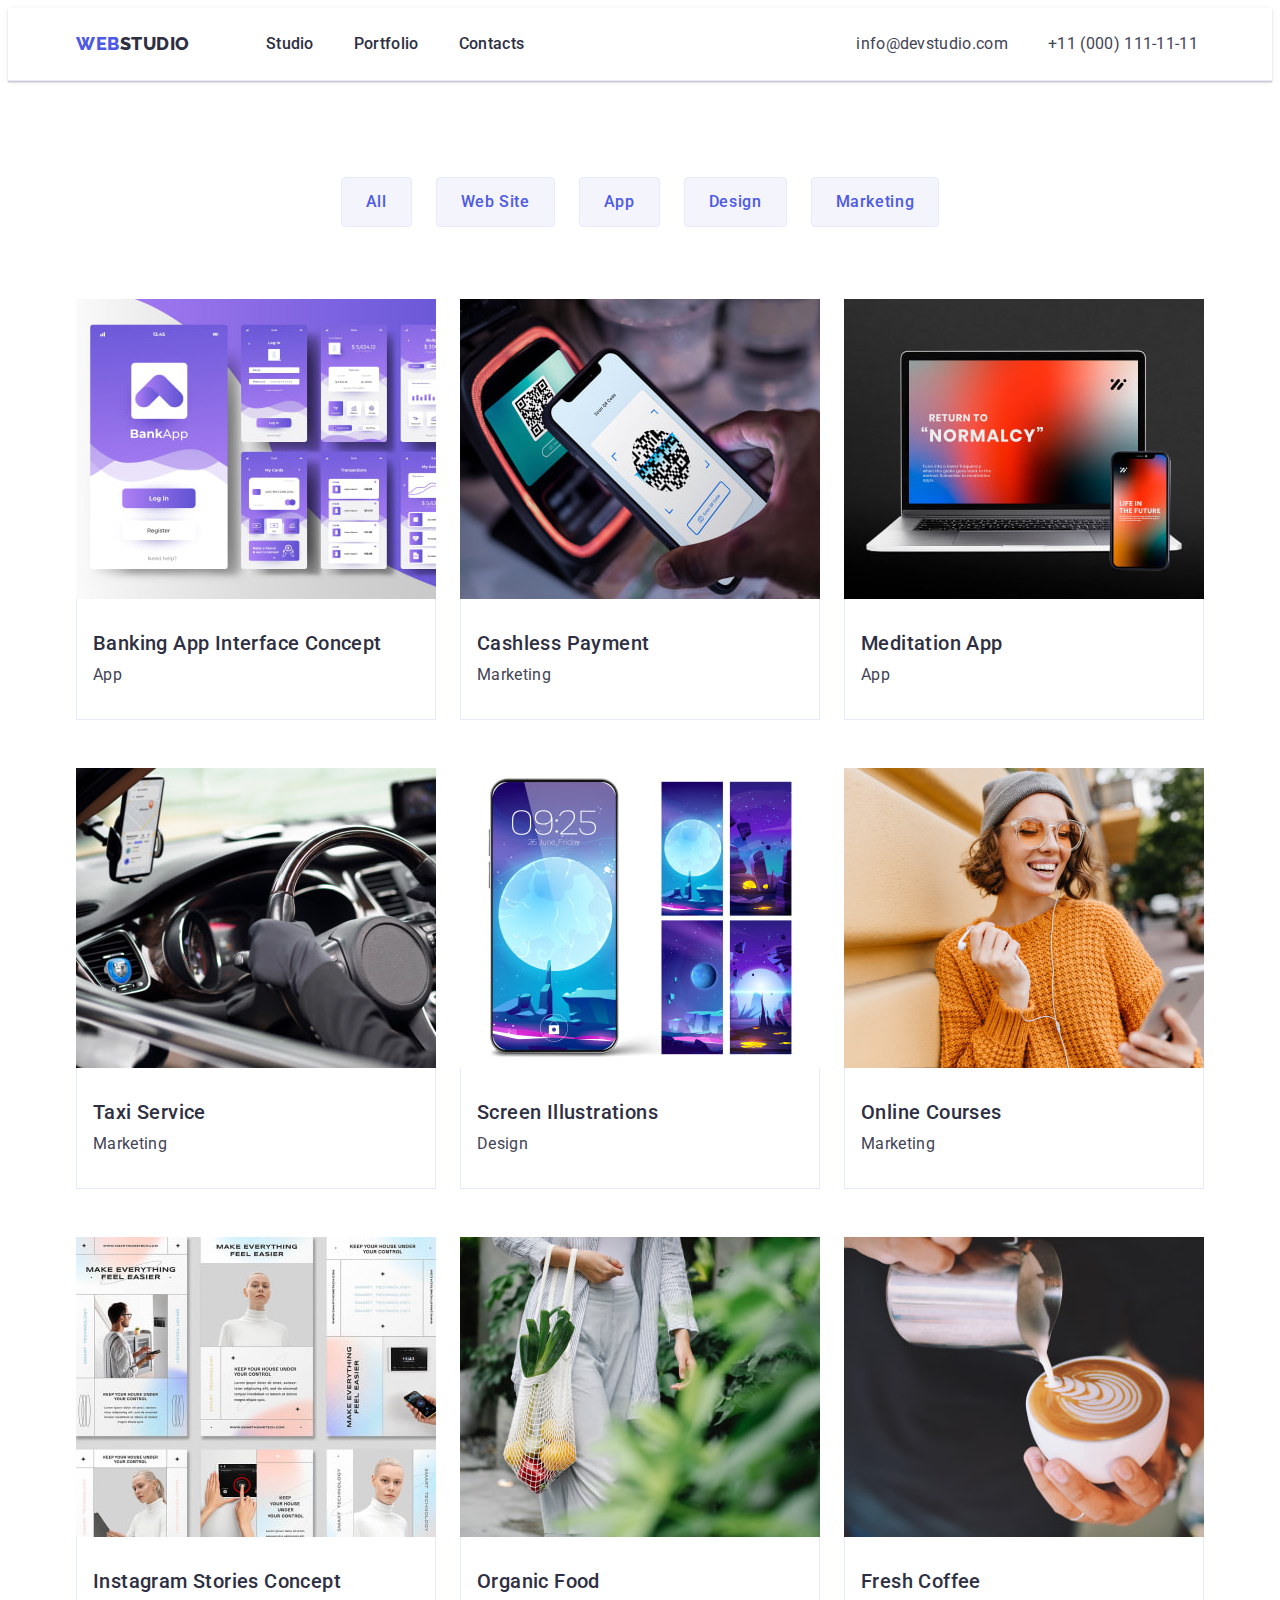
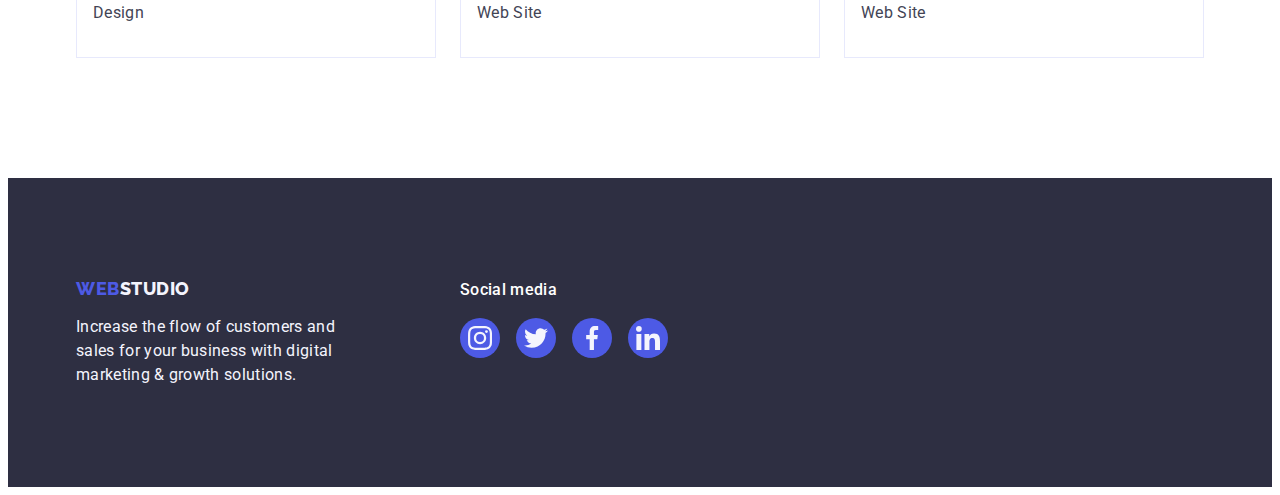
==== portfolio.html @ 1c6c523d "Initial commit" ====
<!DOCTYPE html>
<html lang="en">
  <head>
    <meta charset="UTF-8" />
    <meta http-equiv="X-UA-Compatible" content="IE=edge" />
    <meta name="viewport" content="width=device-width, initial-scale=1.0" />
    <title>Document</title>
    <!--Styles Fonts-->
    <link rel="preconnect" href="https://fonts.googleapis.com" />
    <link rel="preconnect" href="https://fonts.gstatic.com" crossorigin />
    <link
      href="https://fonts.googleapis.com/css2?family=Raleway:wght@800&family=Roboto:wght@400;500;700;900&display=swap"
      rel="stylesheet"
    />
    <!-- Normolize -->
    <link rel="stylesheet" href="https://cdnjs.cloudflare.com/ajax/libs/modern-normalize/1.1.0/modern-normalize.min.css" integrity="sha512-wpPYUAdjBVSE4KJnH1VR1HeZfpl1ub8YT/NKx4PuQ5NmX2tKuGu6U/JRp5y+Y8XG2tV+wKQpNHVUX03MfMFn9Q==" crossorigin="anonymous" referrerpolicy="no-referrer" />
    <!--Styles proect-->
    <link rel="stylesheet" href="./css/styles.css" />
  </head>
  <body>
    <!--Header section-->
    <header class="header">
      <div class="header-container container">
        <nav class="header-nav">
          <a class="logo-link link" href="./index.html">Web<span class="web-logo">Studio</span></a>
          <ul class="header-nav-list list">
            <li class="header-nav-iteam">
              <a class="header-link link" href="./index.html">Studio</a>
            </li>
            <li class="header-nav-iteam">
              <a class="header-link link" href="./portfolio.html">Portfolio</a>
            </li>
            <li class="header-nav-iteam">
              <a class="header-link link" href="">Contacts</a>
            </li>
          </ul>
        </nav>
        <address class="header-address">
          <ul class="header-add-list list">
            <li class="header-add-link">
              <a class="header-add-mail link" href="mailto:info@devstudio.com">info@devstudio.com</a>
            </li>
            <li class="header-add-link">
              <a class="header-add-mail link" href="tel:+110001111111">+11 (000) 111-11-11</a>
            </li>
          </ul>
        </address>
      </div>
    </header>
    <!--Main section-->
    <main>
      <section class="filter-st">
        <div class="filter-container container">
          <h1 class="filter-title" hidden>Filter button</h1>
          <ul class="bt-list list">
            <li class="filter-bt-iteam link">
              <button type="button" class="filter-bt">All</button>
            </li>
            <li class="filter-bt-iteam link">
              <button type="button" class="filter-bt">Web Site</button>
            </li>
            <li class="filter-bt-iteam link">
              <button type="button" class="filter-bt">App</button>
            </li>
            <li class="filter-bt-iteam link">
              <button type="button" class="filter-bt">Design</button>
            </li>
            <li class="filter-bt-iteam link">
              <button type="button" class="filter-bt">Marketing</button>
            </li>
          </ul>
          <ul class="portf-list list">
            <li class="portf-list-iteam">
              <a class="portf-iteam link" href="">
                <img
                class="portfolio-img"
                src="./images/portfolio/img1.jpg"
                alt="Banking app"
                width="360"
                height="300"
                />
                <div class="portfolio-card-tx">
                  <h2 class="portfolio-title-two">Banking App Interface Concept</h2>
                  <p class="portfolio-tx-two">App</p>
                </div>
              </a>
            </li>
            <li class="portf-list-iteam">
              <a class="portf-iteam link" href="">
                <img
                class="portfolio-img"
                src="./images/portfolio/img2.jpg"
                alt="Payment"
                width="360"
                height="300"
                />
                <div class="portfolio-card-tx">
                  <h2 class="portfolio-title-two">Cashless Payment</h2>
                  <p class="portfolio-tx-two">Marketing</p>
                </div>
              </a>
            </li>
            <li class="portf-list-iteam">
              <a class="portf-iteam link" href="">
                <img
                class="portfolio-img"
                src="./images/portfolio/img3.jpg"
                alt="Meditation app"
                width="360"
                height="300"
                />
                <div class="portfolio-card-tx">
                  <h2 class="portfolio-title-two">Meditation App</h2>
                  <p class="portfolio-tx-two">App</p>
                </div>
              </a>
            </li>
            <li class="portf-list-iteam">
              <a class="portf-iteam link" href="">
                <img
                class="portfolio-img"
                src="./images/portfolio/img4.jpg"
                alt="Taxi Service"
                width="360"
                height="300"
                />
                <div class="portfolio-card-tx">
                  <h2 class="portfolio-title-two">Taxi Service</h2>
                  <p class="portfolio-tx-two">Marketing</p>
                </div>
              </a>
            </li>
            <li class="portf-list-iteam">
              <a class="portf-iteam link" href="">
                <img
                class="portfolio-img"
                src="./images/portfolio/img5.jpg"
                alt="Illustrations"
                width="360"
                height="300"
                />
                <div class="portfolio-card-tx">
                  <h2 class="portfolio-title-two">Screen Illustrations</h2>
                  <p class="portfolio-tx-two">Design</p>
                </div>
              </a>
            </li>
            <li class="portf-list-iteam">
              <a class="portf-iteam link" href="">
                <img
                class="portfolio-img"
                src="./images/portfolio/img6.jpg"
                alt="Online Courses"
                width="360"
                height="300"
                />
                <div class="portfolio-card-tx">
                  <h2 class="portfolio-title-two">Online Courses</h2>
                  <p class="portfolio-tx-two">Marketing</p>
                </div>
              </a>
            </li>
            <li class="portf-list-iteam">
              <a class="portf-iteam link" href="">
                <img
                class="portfolio-img"
                src="./images/portfolio/img7.jpg"
                alt="Instagram Stories"
                width="360"
                height="300"
                />
                <div class="portfolio-card-tx">
                  <h2 class="portfolio-title-two">Instagram Stories Concept</h2>
                  <p class="portfolio-tx-two">Design</p>
                </div>
              </a>
            </li>
            <li class="portf-list-iteam">
              <a class="portf-iteam link" href="">
                <img
                class="portfolio-img"
                src="./images/portfolio/img8.jpg"
                alt="Organic Food"
                width="360"
                height="300"
                />
                <div class="portfolio-card-tx">
                  <h2 class="portfolio-title-two">Organic Food</h2>
                  <p class="portfolio-tx-two">Web Site</p>
                </div>
              </a>
            </li>
            <li class="portf-list-iteam">
              <a class="portf-iteam link" href="">
                <img
                class=""
                src="./images/portfolio/img9.jpg"
                alt="Coffee"
                width="360"
                height="300"
                />
                <div class="portfolio-card-tx">
                  <h2 class="portfolio-title-two">Fresh Coffee</h2>
                  <p class="portfolio-tx-two">Web Site</p>
                </div>
              </a>
            </li>
          </ul>
        </div>
      </section>
    </main>
    <!--Footer section-->
    <footer class="footer">
      <div class="footer-container container">
        <div class="footer-left">
          <a class="logo-link-footer link" href="./index.html"
            >Web<span class="footer-logo">Studio</span></a
          >
          <p class="footer-tx"
            >Increase the flow of customers and sales for your business with digital marketing &
            growth solutions.</p
          >
        </div>
        <div class="footer-social">
          <p class="footer-social-tx">Social media</p>
          <ul class="footer-social-list list">
            <li class="footer-social-iteam">
              <a
                class="footer-social-link link"
                href=""
                target="_blank"
                rel="noopener noreferrer"
                aria-label="Instagram icon"
              >
                <svg class="footer-social-icon" width="24" height="24">
                  <use href="./images/icons.svg#icon-instagram"></use></svg
              ></a>
            </li>
            <li class="footer-social-iteam">
              <a
                class="footer-social-link link"
                href=""
                target="_blank"
                rel="noopener noreferrer"
                aria-label="Twitter icon"
              >
                <svg class="footer-social-icon" width="24" height="24">
                  <use href="./images/icons.svg#icon-twitter"></use></svg
              ></a>
            </li>
            <li class="footer-social-iteam">
              <a
                class="footer-social-link link"
                href=""
                target="_blank"
                rel="noopener noreferrer"
                aria-label="Facebook icon"
              >
                <svg class="footer-social-icon" width="24" height="24">
                  <use href="./images/icons.svg#icon-facebook"></use></svg
              ></a>
            </li>
            <li class="footer-social-iteam">
              <a
                class="footer-social-link link"
                href=""
                target="_blank"
                rel="noopener noreferrer"
                aria-label="Linkedin icon"
              >
                <svg class="footer-social-icon" width="24" height="24">
                  <use href="./images/icons.svg#icon-linkedin"></use></svg
              ></a>
            </li>
          </ul>
        </div>
      </div>
    </footer>
  </body>
</html>
---- css/styles.css ----
:root {
    /* Color */
    --main-txt-cl: #434455;
    --background-cl: #FFFFFF;
    --link-cl: #2E2F42;
    --color-cloud: #f4f4fd;
    --logo-cl: #4D5AE5;
    --activ-cl: #404bbf;
    --hero-cl: #FFFFFF;
    /* Fonts */
    --main-ft: Roboto, sans-serif;
    --second-ft: Raleway, sans-serif;
}

/**
  |============================
  | Base style
  |============================
*/

html {
    box-sizing: border-box;
}

*,
*::before,
*::after {
  box-sizing: inherit;
}

body {
    font-family: var(--main-ft);
    font-size: 16px;
    line-height: 1.5;
    letter-spacing: 0.2em;
    color: var(--main-txt-cl);
    background-color: var(--background-cl);
}

/* reset start */

h1,h2,h3,h4,h5,h6,p {
    margin: 0;
}

img {
    display: block;
}

.link {
    text-decoration: none;
}
.list {
    list-style: none;
    padding: 0;
    margin: 0;
}
button {
    cursor: pointer;
}

.container {
    width: 1158px;
    padding-left: 15px;
    padding-right: 15px;
    margin: 0 auto;
}
/**
  |============================
  | Header
  |============================
*/

.header {
    background-color: #FFFFFF;
    border-bottom: 1px solid #e7e9fc;
    box-shadow: 0px 2px 1px rgba(46, 47, 66, 0.08), 0px 1px 1px rgba(46, 47, 66, 0.16), 0px 1px 6px rgba(46, 47, 66, 0.08);
}
.logo-link {
    font-family: var(--second-ft);
    font-style: normal;
    font-weight: 800;
    font-size: 18px;
    line-height: 1.17;
    align-items: center;
    letter-spacing: 0.03em;
    text-transform: uppercase;
    color: var(--logo-cl);
    margin-right: 76px;
}

.web-logo {
    font-family: var(--second-ft);
    font-style: normal;
    font-weight: 800;
    font-size: 18px;
    line-height: 1.17;
    align-items: center;
    letter-spacing: 0.03em;
    text-transform: uppercase;
    color: var(--link-cl);
}

.header-nav {
    display: flex;
    align-items: center;
}

.header-nav-list {
    display: flex;
    align-items: center;
    margin-right: 332px;
}

.header-link {
    font-family: var(--main-ft);
    font-style: normal;
    font-weight: 500;
    font-size: 16px;
    line-height: 1.5;
    letter-spacing: 0.02em;
    color: var(--link-cl);
    display: flex;
    padding-top: 24px;
    padding-bottom: 24px;
}

.header-address {
    font-style: normal;
}

.header-link:hover,
.header-link:focus {
    color: var(--activ-cl);
}

.header-add-mail {
    font-style: normal;
    font-weight: 400;
    font-size: 16px;
    letter-spacing: 0.02em;
    line-height: 1.5;
    color: var(--main-txt-cl);
}

.header-add-mail:hover,
.header-add-mail:focus {
    color: var(--activ-cl);
}

.header-container {
    display: flex;
    align-items: center;
}

.header-add-list {
    display: flex;
    margin: 0px;
    padding: 0px;
}

.header-nav-list .header-nav-iteam:not(:last-child) {
    margin-right: 40px;
}
.header-add-list .header-add-link:not(:last-child) {
    margin-right: 40px;
  }
/**
  |============================
  | Hero
  |============================
*/

.hero-st {
    background-color: var(--link-cl);
    padding-top: 188px;
    padding-bottom: 188px;

    background-image: linear-gradient(
        rgba(46, 47, 66, 0.7),
        rgba(46, 47, 66, 0.7)
    ),
    url(../images/hero/people-office.jpg);
    background-repeat: no-repeat;
    background-size: cover;
    background-position: center;
    max-width: 1440px;
    margin-left: auto;
    margin-right: auto;
}

.hero-title {
    font-size: 56px;
    line-height: 1.07;
    text-align: center;
    letter-spacing: 0.02em;
    color: var(--hero-cl);

    max-width: 496px;
    margin-top: 0px;
    margin-right: auto;
    margin-bottom: 48px;
    margin-left: auto;
}

.hero-btn {
    background-color: var(--logo-cl);
    font-family: var(--main-ft);
    font-weight: 500;
    font-size: 16px;
    line-height: 1.5;
    letter-spacing: 0.04em;
    color: var(--hero-cl);
    cursor: pointer;

    display: block;
    min-width: 169px;
    padding: 16px 32px;
    box-shadow: 0px 4px 4px rgba(0, 0, 0, 0.15);
    border-radius: 4px;
    border: none;
    margin-right: auto;
    margin-left: auto;
}

.hero-btn:hover,
.hero-btn:focus {
    color: var(--hero-cl);
    background-color: var(--activ-cl);
}

/**
  |============================
  | About
  |============================
*/

.about {
    padding-top: 120px;
    padding-bottom: 120px;
}
.about-list {
    display: flex;
    margin-top: 0px;
    margin-bottom: 0px;
    padding: 0px;
}
.about-list-iteam {
    width: 264px;
}
.about-list-iteam:not(:last-child) {
    margin-right: 24px;
}
.about-title-main {
    font-weight: 500;
    font-size: 20px;
    line-height: 1.2;
    letter-spacing: 0.02em;
    color: var(--link-cl);
    margin-bottom: 8px
}

.about-tx {
    line-height: 1.5;
    letter-spacing: 0.02em;
}
/* About icons */
.about-icon-conteiner{
    display: flex;
    justify-content: center;
    align-items: center;
    background-color: var(--color-cloud);
    margin-bottom: 8px;
    height: 112px;
    border-radius: 4px;
}

/**
  |============================
  | Portfolio
  |============================
*/

.portfolio {
    padding-bottom: 120px;
}

.portfolio-list {
    display: flex;
}

.portfolio-title {
    font-size: 36px;
    line-height: 1.11;
    text-align: center;
    letter-spacing: 0.02em;
    color: var(--link-cl);
    text-transform: capitalize;

    margin-right: auto;
    margin-bottom: 72px;
    margin-left: auto;
}

.portfolio-list .portfolio-list-iteam:not(:last-child) {
    margin-right: 24px;
  }

/**
  |============================
  | Team
  |============================
*/

.team {
    background-color: var(--color-cloud);
    padding-top: 120px;
    padding-bottom: 120px;
}

.team-list {
    display: flex;
}
.team-title {
    font-size: 36px;
    line-height: 1.11;
    text-align: center;
    letter-spacing: 0.02em;
    text-transform: capitalize;
    color: var(--link-cl);
    margin-right: auto;
    margin-bottom: 72px;
    margin-left: auto;
}
.customers-container .team-title {
    line-height: 1.1;
}

.team-list-iteam {
    background-color: var(--background-cl);
    width: 264px;
    box-shadow: 0px 1px 6px rgba(46, 47, 66, 0.08), 0px 1px 1px rgba(46, 47, 66, 0.16), 0px 2px 1px rgba(46, 47, 66, 0.08);
    border-radius: 0px 0px 4px 4px;
}

.team-list .team-list-iteam:not(:last-child) {
    margin-right: 24px;
  }

.team-name {
    font-size: 20px;
    line-height: 1.2;
    font-weight: 500;
    text-align:center;
    letter-spacing: 0.02em;
    color: var(--link-cl);
    margin-bottom: 8px;
}

.team-tx {
    letter-spacing: 0.02em;
    line-height: 1.5;
    text-align: center;
    margin-bottom: 8px;
}

.card-content {
    flex-direction: column;
    justify-content: center;
    align-items: center;
    padding: 32px 0;
    gap: 8px;
}
/* Social icons */
.socials{
    display: flex;
    justify-content: center;
    align-items: center;
    gap: 24px;
    padding: 0;
}
.socials-iteam {
}
.socials-link {
    display: flex;
    justify-content: center;
    align-items: center;
    width: 40px;
    height: 40px;
    border-radius: 50%;

    background-color: var(--logo-cl);
}
.socials-icon {
    fill: var(--color-cloud);
}
.socials-link:hover {
    background-color: var(--activ-cl);
}

.socials-link:focus {
    background-color: var(--activ-cl);
}

/**
  |============================
  | Customers
  |============================
*/
.customers {
    padding-top: 120px;
    padding-bottom: 120px;
}
.customers-container {
}

.customers-list {
    display: flex;
    gap: 24px;
    margin: 0;
    padding: 0;
}

.customers-iteam {
    width: 168px;
    height: 88px;
    display: flex;
    justify-content: center;
    align-items: center;
}
.customers-link {
    display: flex;
    justify-content: center;
    align-items: center;
    width: 100%;
    height: 100%;
    border: 1px solid #8E8F99;
    border-radius: 4px;
    color: #8E8F99;
}

.customers-icon {
    fill: currentColor;
}

.customers-link:hover {
    box-shadow: 0px 4px 4px rgba(0, 0, 0, 0.25);
    border-color: var(--activ-cl);
    color: var(--activ-cl);
}
.customers-link:focus {
    box-shadow: 0px 4px 4px rgba(0, 0, 0, 0.25);
    border-color: var(--activ-cl);
    color: var(--activ-cl);
}
.customers-iteam:focus .customers-icon {
    fill: var(--activ-cl);
}
.customers-iteam:hover .customers-icon {
    fill: var(--activ-cl);
}
/**
  |============================
  | Footer
  |============================
*/
.logo-link-footer {
    font-family: var(--second-ft);
    font-style: normal;
    font-weight: 800;
    font-size: 18px;
    line-height: 1.17;
    align-items: center;
    letter-spacing: 0.03em;
    text-transform: uppercase;
    color: var(--logo-cl);
    
    margin-bottom: 16px;
    display: inline-block;
}

.footer {
    background-color: var(--link-cl);
    color: var(--color-cloud);
    padding-top: 100px;
    padding-bottom: 100px;
}
.footer-logo {
    color: var(--color-cloud);
}

.footer-tx {
    font-weight: 400;
    letter-spacing: 0.02em;
    width: 264px;
}

.footer-left {
    margin-right: 120px;
}
.footer-container {
    display: flex;
    align-items: baseline;
}

/* Footer social */

.footer-social {
}
.footer-social-tx {
    margin-bottom: 16px;
    font-weight: 500;
    color: var(--hero-cl);
    line-height: 1.5;
    letter-spacing: 0.02em;
}
.footer-social-list {
    display: flex;
    gap: 16px;
}

.footer-social-iteam {
    width: 40px;
    height: 40px;
}
.footer-social-link {
    display: flex;
    justify-content: center;
    align-items: center;
    width: 100%;
    height: 100%;
    background-color: #4D5AE5;
    border-radius: 50%;

}
.footer-social-link:focus {
    background-color: #31D0AA;
}
.footer-social-link:hover {
    background-color: #31D0AA;
}
.footer-social-icon {
    fill: var(--color-cloud);
}

/**
  |============================
  | Portfolio second page
  |============================
*/

/* Filter section */

.filter-st {
    padding-top: 96px;
    padding-bottom: 120px;
}

.bt-list {
    display: flex;
    justify-content: center;
    margin-bottom: 72px;
}

.bt-list .filter-bt-iteam:not(:last-child) {
    margin-right: 24px;
}
.filter-bt {
    font-family: var(--main-ft);
    font-weight: 500;
    font-size: 16px;
    line-height: 1.5;
    text-align: center;
    letter-spacing: 0.04em;
    color: var(--logo-cl);
    background-color: var(--color-cloud);
    cursor: pointer;

    border: 1px solid #E7E9FC;
    border-radius: 4px;
    padding: 12px 24px;
}

.filter-bt:hover,
.filter-bt:focus {
    color: var(--background-cl);
    background-color: var(--activ-cl);
    border: 1px solid transparent;
    box-shadow: 0px 3px 1px rgba(0, 0, 0, 0.1), 0px 2px 1px rgba(0, 0, 0, 0.08), 0px 2px 2px rgba(0, 0, 0, 0.12);border-radius: 4px;
}

/* Portfoilio section */

.portfolio-title-two {
    font-weight: 500;
    font-size: 20px;
    line-height: 1.2;
    letter-spacing: 0.02em;
    color: var(--link-cl);
    margin-bottom: 8px;
}

.portfolio-tx-two {
    color: var(--main-txt-cl);
    line-height: 1.5;
    letter-spacing: 0.02em;
    margin-bottom: 0px;
}
.portf-iteam {
    text-decoration: none;
    list-style: none;
    display: block;
}
.portf-list {
    display: flex;
    flex-wrap: wrap;
}
.portf-list-iteam {
    margin-right: 24px;
    margin-bottom: 48px;
}
.portf-list-iteam:nth-child(3n) {
    margin-right: 0px;
}
.portf-list-iteam:nth-last-child(-n + 3) {
    margin-bottom: 0px;
}
.portf-iteam:hover {
    box-shadow: 0px 1px 6px rgba(46, 47, 66, 0.08), 0px 1px 1px rgba(46, 47, 66, 0.16), 0px 2px 1px rgba(46, 47, 66, 0.08);
}
.portf-iteam:focus {
    box-shadow: 0px 1px 6px rgba(46, 47, 66, 0.08), 0px 1px 1px rgba(46, 47, 66, 0.16), 0px 2px 1px rgba(46, 47, 66, 0.08);
}
.portfolio-card-tx {
    padding: 32px 16px;
    border: 1px solid #e7e9fc;
    border-top: none;
}
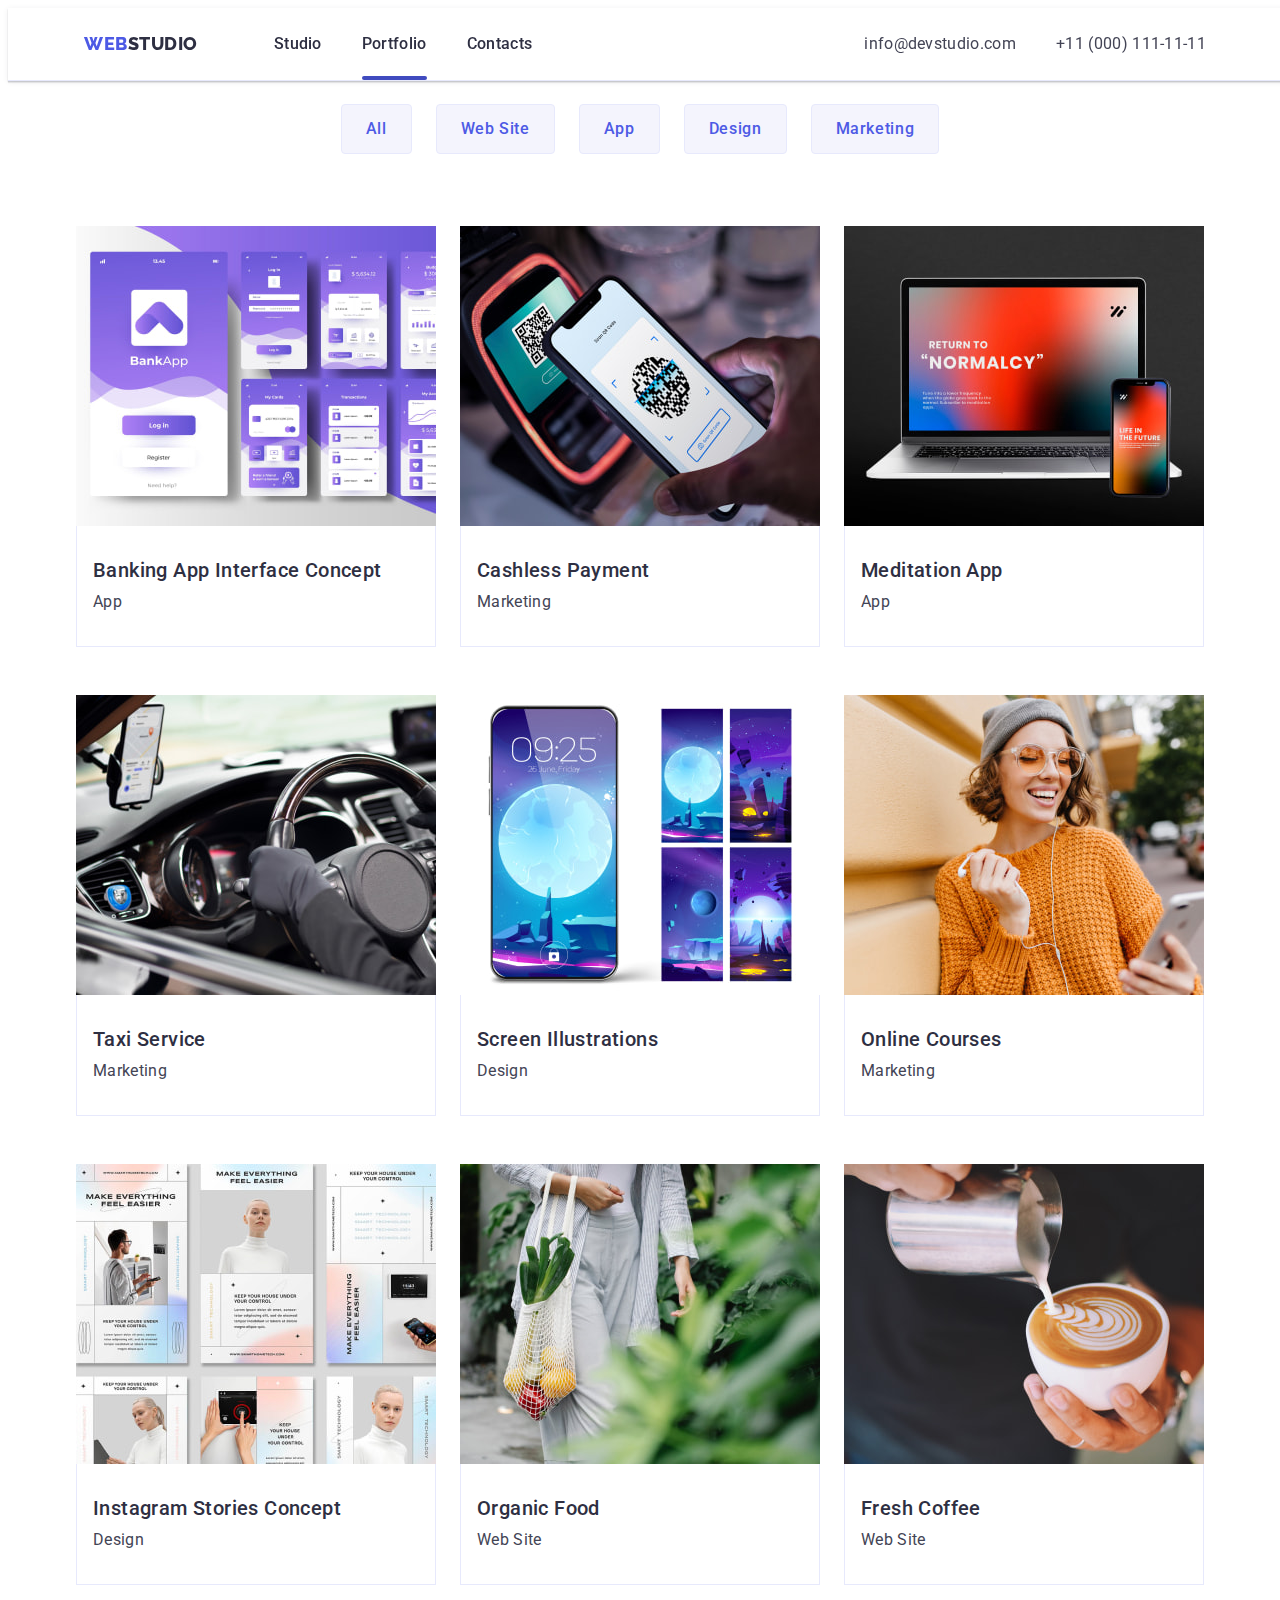
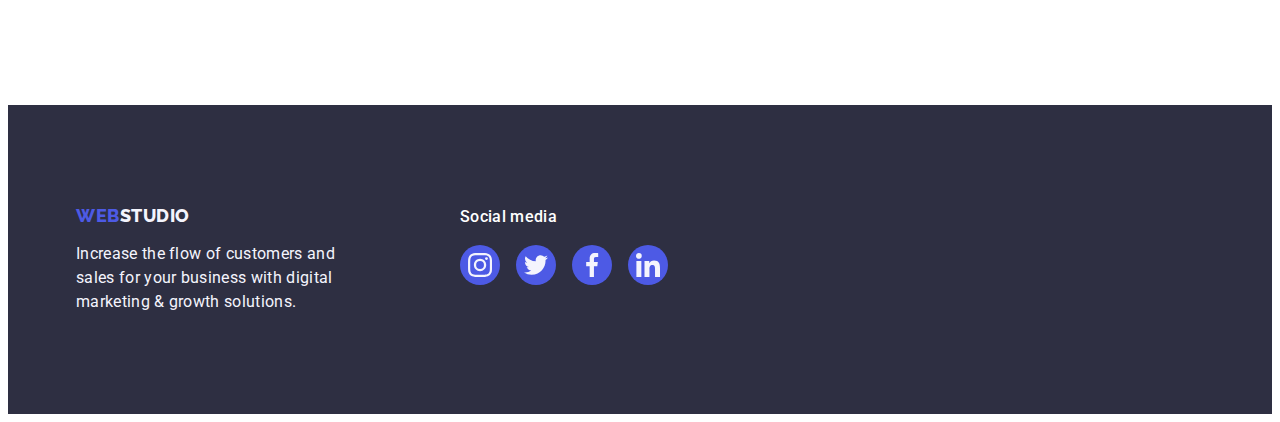
==== commit 076d67bd: "com 1" ====
--- a/portfolio.html
+++ b/portfolio.html
@@ -28,7 +28,7 @@
               <a class="header-link link" href="./index.html">Studio</a>
             </li>
             <li class="header-nav-iteam">
-              <a class="header-link link" href="./portfolio.html">Portfolio</a>
+              <a class="header-link link active" href="./portfolio.html">Portfolio</a>
             </li>
             <li class="header-nav-iteam">
               <a class="header-link link" href="">Contacts</a>
--- a/css/styles.css
+++ b/css/styles.css
@@ -75,6 +75,9 @@
     background-color: #FFFFFF;
     border-bottom: 1px solid #e7e9fc;
     box-shadow: 0px 2px 1px rgba(46, 47, 66, 0.08), 0px 1px 1px rgba(46, 47, 66, 0.16), 0px 1px 6px rgba(46, 47, 66, 0.08);
+
+    position: fixed;
+    width: 100%;
 }
 .logo-link {
     font-family: var(--second-ft);
@@ -110,6 +113,8 @@
     display: flex;
     align-items: center;
     margin-right: 332px;
+
+    transition: color 250ms cubic-bezier(0.4, 0, 0.2, 1);
 }
 
 .header-link {
@@ -123,6 +128,25 @@
     display: flex;
     padding-top: 24px;
     padding-bottom: 24px;
+
+    transition: color 250ms cubic-bezier(0.4, 0, 0.2, 1);
+    position: relative;
+
+}
+
+.header-link::after {
+    content: "";
+    display: block;
+    position: absolute;
+    bottom: 0;
+    left: 0;
+    width: 100%;
+    height: 4px;
+    border-radius: 2px;
+}
+
+.header-link.active::after {
+    background-color: var(--activ-cl);
 }
 
 .header-address {
@@ -141,6 +165,8 @@
     letter-spacing: 0.02em;
     line-height: 1.5;
     color: var(--main-txt-cl);
+
+    transition: color 250ms cubic-bezier(0.4, 0, 0.2, 1);
 }
 
 .header-add-mail:hover,
@@ -221,6 +247,8 @@
     border: none;
     margin-right: auto;
     margin-left: auto;
+
+    transition: background-color 250ms cubic-bezier(0.4, 0, 0.2, 1);
 }
 
 .hero-btn:hover,
@@ -372,7 +400,7 @@
     gap: 8px;
 }
 /* Social icons */
-.socials{
+.socials {
     display: flex;
     justify-content: center;
     align-items: center;
@@ -390,6 +418,8 @@
     border-radius: 50%;
 
     background-color: var(--logo-cl);
+
+    transition: background-color 250ms cubic-bezier(0.4, 0, 0.2, 1);
 }
 .socials-icon {
     fill: var(--color-cloud);
@@ -437,6 +467,9 @@
     border: 1px solid #8E8F99;
     border-radius: 4px;
     color: #8E8F99;
+
+    transition: border-color 250ms cubic-bezier(0.4, 0, 0.2, 1),
+    color 250ms cubic-bezier(0.4, 0, 0.2, 1);
 }
 
 .customers-icon {
@@ -532,6 +565,7 @@
     background-color: #4D5AE5;
     border-radius: 50%;
 
+    transition: background-color 250ms cubic-bezier(0.4, 0, 0.2, 1);
 }
 .footer-social-link:focus {
     background-color: #31D0AA;
@@ -541,6 +575,46 @@
 }
 .footer-social-icon {
     fill: var(--color-cloud);
+}
+
+/**
+  |============================
+  | Modal window
+  |============================
+*/
+.backdrop {
+    position: fixed;
+    top: 0;
+    left: 0;
+    width: 100%;
+    height: 100%;
+    background: rgba(46, 47, 66, 0.4);
+
+}
+.is-hidden {
+}
+.modal {
+    width: 408px;
+    height: 576px;
+    background-color: #FCFCFC;
+    border-radius: 4px;
+
+    position: absolute;
+    top: calc(50% - 288px);
+    left: calc(50% - 204px);
+}
+.modal-close-btn {
+    background-color: #E7E9FC;
+    width: 24px;
+    height: 24px;
+    border-radius: 50%;
+    border: 1px solid rgba(0, 0, 0, 0.1);
+
+    position: absolute;
+    top: 24px;
+    right: 24px;
+}
+.modal-close-icon {
 }
 
 /**
